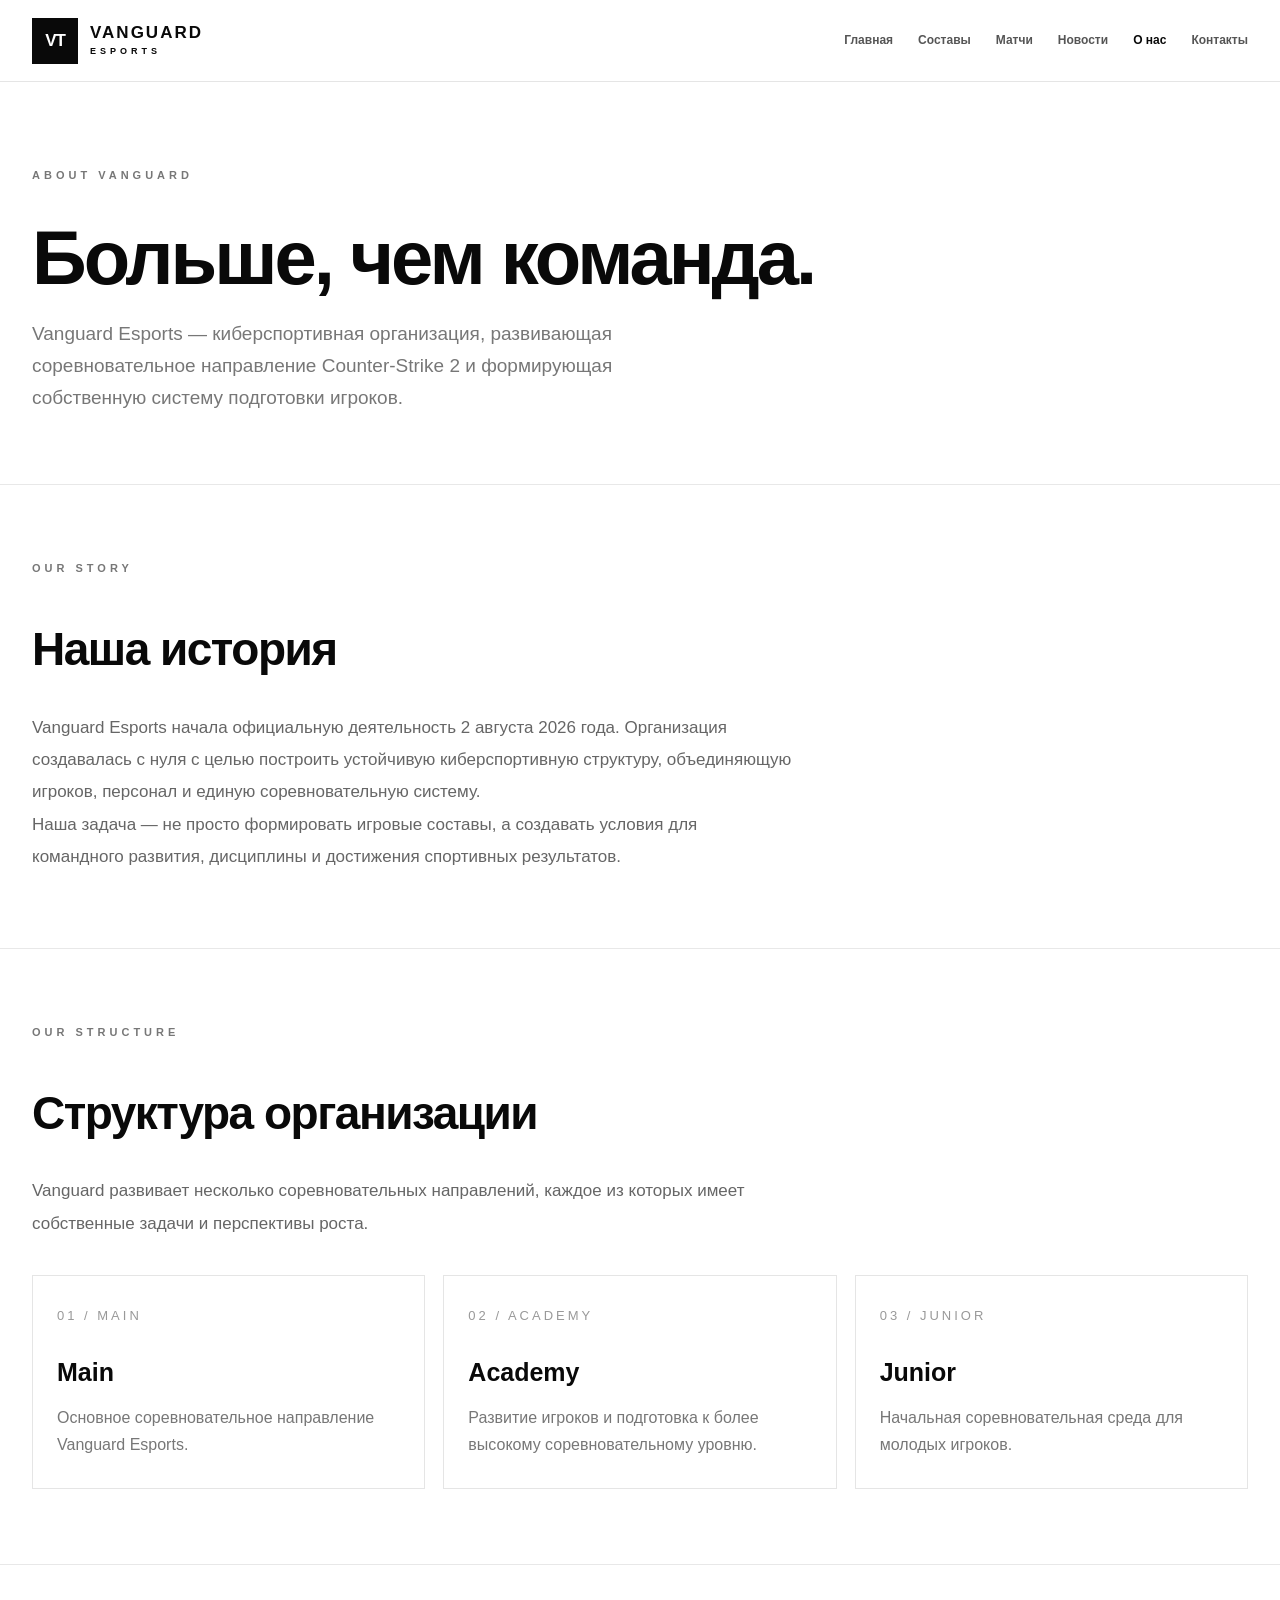
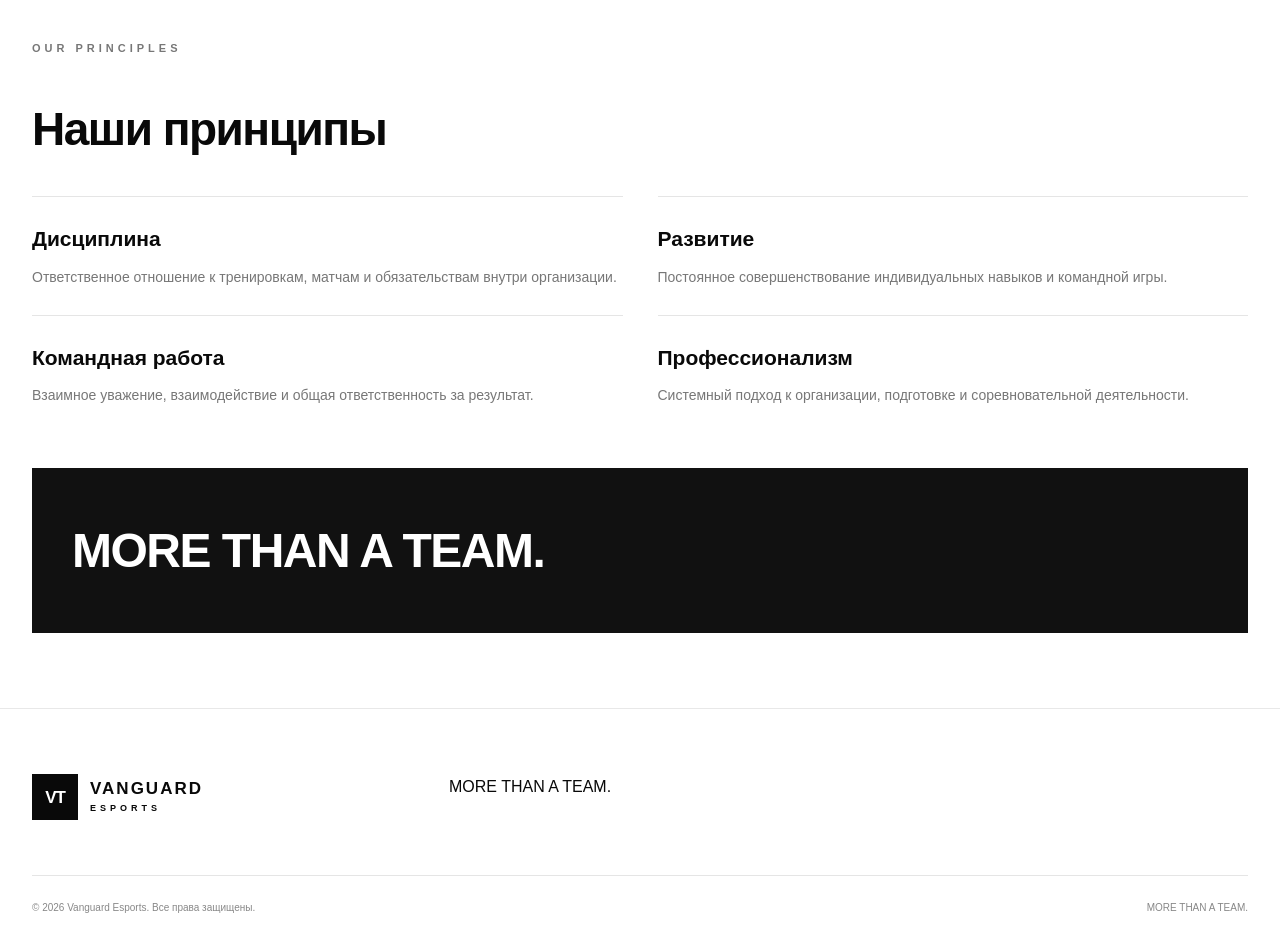
==== about.html @ 829fdf5f "about.html" ====
<!DOCTYPE html>
<html lang="ru">
<head>
  <meta charset="UTF-8">
  <meta name="viewport" content="width=device-width, initial-scale=1.0">
  <meta name="theme-color" content="#ffffff">
  <meta name="description" content="Официальная информация о Vanguard Esports — организации по Counter-Strike 2.">
  <title>О нас — Vanguard Esports</title>
  <link rel="stylesheet" href="style.css">

  <style>
    .about-hero {
      padding: 85px 0 70px;
      border-bottom: 1px solid #e8e8e8;
    }

    .about-hero h1 {
      font-size: clamp(42px, 8vw, 76px);
      line-height: 1;
      letter-spacing: -3px;
      margin: 22px 0;
    }

    .about-hero p {
      color: #777;
      font-size: 19px;
      line-height: 1.7;
      max-width: 650px;
    }

    .about-section {
      padding: 75px 0;
      border-bottom: 1px solid #e8e8e8;
    }

    .about-section h2 {
      font-size: clamp(30px, 5vw, 46px);
      letter-spacing: -1.5px;
      margin: 18px 0 25px;
    }

    .about-copy {
      max-width: 760px;
      color: #666;
      font-size: 17px;
      line-height: 1.9;
    }

    .about-grid {
      display: grid;
      grid-template-columns: repeat(3, minmax(0, 1fr));
      gap: 18px;
      margin-top: 35px;
    }

    .about-card {
      border: 1px solid #e5e5e5;
      padding: 30px 24px;
      min-width: 0;
    }

    .about-card-number {
      font-size: 13px;
      color: #999;
      letter-spacing: 3px;
    }

    .about-card h3 {
      font-size: 25px;
      margin: 25px 0 12px;
    }

    .about-card p {
      color: #777;
      line-height: 1.7;
      margin: 0;
    }

    .about-principles {
      display: grid;
      grid-template-columns: repeat(2, minmax(0, 1fr));
      gap: 0 35px;
      margin-top: 30px;
    }

    .principle {
      padding: 25px 0;
      border-top: 1px solid #e5e5e5;
    }

    .principle h3 {
      font-size: 21px;
      margin: 0 0 10px;
    }

    .principle p {
      color: #777;
      line-height: 1.7;
      margin: 0;
    }

    .about-statement {
      background: #111;
      color: #fff;
      padding: 55px 40px;
      margin-top: 35px;
    }

    .about-statement p {
      font-size: clamp(28px, 5vw, 48px);
      font-weight: 800;
      line-height: 1.15;
      letter-spacing: -1.5px;
      margin: 0;
    }

    @media (max-width: 700px) {
      .about-hero {
        padding: 65px 0 45px;
      }

      .about-hero h1 {
        letter-spacing: -2px;
      }

      .about-section {
        padding: 55px 0;
      }

      .about-grid {
        grid-template-columns: 1fr;
      }

      .about-principles {
        grid-template-columns: 1fr;
      }

      .about-statement {
        padding: 35px 25px;
      }
    }
  </style>
</head>

<body>

  <header class="header">
    <div class="container header-inner">
      <a href="index.html" class="logo">
        <span class="logo-mark">VT</span>
        <span class="logo-text">
          VANGUARD<small>ESPORTS</small>
        </span>
      </a>

      <button class="menu-toggle" id="menuToggle"
        aria-label="Открыть меню">
        <span></span><span></span><span></span>
      </button>

      <nav class="navigation" id="navigation">
        <a href="index.html">Главная</a>
        <a href="teams.html">Составы</a>
        <a href="matches.html">Матчи</a>
        <a href="news.html">Новости</a>
        <a href="about.html" class="active">О нас</a>
        <a href="contacts.html">Контакты</a>
      </nav>
    </div>
  </header>

  <main>

    <section class="about-hero">
      <div class="container">
        <div class="section-label">ABOUT VANGUARD</div>
        <h1>Больше, чем команда.</h1>
        <p>
          Vanguard Esports — киберспортивная организация,
          развивающая соревновательное направление Counter-Strike 2
          и формирующая собственную систему подготовки игроков.
        </p>
      </div>
    </section>

    <section class="about-section">
      <div class="container">
        <div class="section-label">OUR STORY</div>
        <h2>Наша история</h2>

        <div class="about-copy">
          <p>
            Vanguard Esports начала официальную деятельность
            2 августа 2026 года. Организация создавалась
            с нуля с целью построить устойчивую киберспортивную
            структуру, объединяющую игроков, персонал и
            единую соревновательную систему.
          </p>

          <p>
            Наша задача — не просто формировать игровые составы,
            а создавать условия для командного развития,
            дисциплины и достижения спортивных результатов.
          </p>
        </div>
      </div>
    </section>

    <section class="about-section">
      <div class="container">
        <div class="section-label">OUR STRUCTURE</div>
        <h2>Структура организации</h2>

        <div class="about-copy">
          Vanguard развивает несколько соревновательных
          направлений, каждое из которых имеет собственные
          задачи и перспективы роста.
        </div>

        <div class="about-grid">

          <article class="about-card">
            <div class="about-card-number">01 / MAIN</div>
            <h3>Main</h3>
            <p>
              Основное соревновательное направление
              Vanguard Esports.
            </p>
          </article>

          <article class="about-card">
            <div class="about-card-number">02 / ACADEMY</div>
            <h3>Academy</h3>
            <p>
              Развитие игроков и подготовка к более
              высокому соревновательному уровню.
            </p>
          </article>

          <article class="about-card">
            <div class="about-card-number">03 / JUNIOR</div>
            <h3>Junior</h3>
            <p>
              Начальная соревновательная среда
              для молодых игроков.
            </p>
          </article>

        </div>
      </div>
    </section>

    <section class="about-section">
      <div class="container">
        <div class="section-label">OUR PRINCIPLES</div>
        <h2>Наши принципы</h2>

        <div class="about-principles">

          <article class="principle">
            <h3>Дисциплина</h3>
            <p>
              Ответственное отношение к тренировкам,
              матчам и обязательствам внутри организации.
            </p>
          </article>

          <article class="principle">
            <h3>Развитие</h3>
            <p>
              Постоянное совершенствование индивидуальных
              навыков и командной игры.
            </p>
          </article>

          <article class="principle">
            <h3>Командная работа</h3>
            <p>
              Взаимное уважение, взаимодействие
              и общая ответственность за результат.
            </p>
          </article>

          <article class="principle">
            <h3>Профессионализм</h3>
            <p>
              Системный подход к организации,
              подготовке и соревновательной деятельности.
            </p>
          </article>

        </div>

        <div class="about-statement">
          <p>MORE THAN A TEAM.</p>
        </div>
      </div>
    </section>

  </main>

  <footer class="footer">
    <div class="container">
      <div class="footer-main">
        <a href="index.html" class="logo">
          <span class="logo-mark">VT</span>
          <span class="logo-text">
            VANGUARD<small>ESPORTS</small>
          </span>
        </a>
        <div class="footer-description">
          MORE THAN A TEAM.
        </div>
      </div>

      <div class="footer-bottom">
        <span>© 2026 Vanguard Esports. Все права защищены.</span>
        <span>MORE THAN A TEAM.</span>
      </div>
    </div>
  </footer>

  <script>
    const menuToggle = document.getElementById('menuToggle');
    const navigation = document.getElementById('navigation');

    menuToggle.addEventListener('click', () => {
      navigation.classList.toggle('open');
      menuToggle.classList.toggle('active');
    });

    navigation.querySelectorAll('a').forEach(link => {
      link.addEventListener('click', () => {
        navigation.classList.remove('open');
        menuToggle.classList.remove('active');
      });
    });
  </script>

</body>
</html>
---- style.css ----
/* =====================================
   VANGUARD ESPORTS — MAIN STYLESHEET
   ===================================== */

:root {
  --white: #ffffff;
  --black: #090909;
  --dark: #171717;
  --gray: #777777;
  --light-gray: #eeeeee;
  --border: #e5e5e5;
  --accent: #bcbcbc;
  --container: 1240px;
}

* {
  margin: 0;
  padding: 0;
  box-sizing: border-box;
}

html {
  scroll-behavior: smooth;
  scroll-padding-top: 90px;
}

body {
  background: var(--white);
  color: var(--black);
  font-family: Arial, Helvetica, sans-serif;
  line-height: 1.6;
  overflow-x: hidden;
}

a {
  color: inherit;
  text-decoration: none;
}

button {
  font: inherit;
}

.container {
  width: min(var(--container), calc(100% - 64px));
  margin: 0 auto;
}

/* HEADER */

.header {
  width: 100%;
  height: 82px;
  background: rgba(255,255,255,.96);
  border-bottom: 1px solid var(--border);
  position: sticky;
  top: 0;
  z-index: 1000;
}

.header-inner {
  height: 100%;
  display: flex;
  align-items: center;
  justify-content: space-between;
  gap: 30px;
}

.logo {
  display: inline-flex;
  align-items: center;
  gap: 12px;
  flex-shrink: 0;
}

.logo-mark {
  width: 46px;
  height: 46px;
  display: grid;
  place-items: center;
  background: var(--black);
  color: var(--white);
  font-size: 17px;
  font-weight: 900;
  letter-spacing: -1px;
}

.logo-text {
  font-size: 17px;
  font-weight: 900;
  letter-spacing: 2px;
  line-height: 1.1;
}

.logo-text small {
  display: block;
  margin-top: 5px;
  font-size: 9px;
  letter-spacing: 4px;
}

.navigation {
  display: flex;
  align-items: center;
  gap: 25px;
}

.navigation a {
  color: #555;
  font-size: 12px;
  font-weight: 700;
  transition: color .2s;
}

.navigation a:hover,
.navigation a.active {
  color: var(--black);
}

.menu-toggle {
  display: none;
  width: 46px;
  height: 46px;
  border: 1px solid var(--border);
  background: var(--white);
  cursor: pointer;
  padding: 12px;
}

.menu-toggle span {
  display: block;
  width: 100%;
  height: 2px;
  background: var(--black);
  margin: 5px 0;
  transition: .2s;
}

/* HERO */

.hero {
  min-height: 690px;
  display: flex;
  align-items: center;
  position: relative;
  overflow: hidden;
  background:
    radial-gradient(circle at 80% 40%, #f0f0f0 0, transparent 35%),
    var(--white);
  border-bottom: 1px solid var(--border);
}

.hero-content {
  padding-top: 90px;
  padding-bottom: 90px;
  position: relative;
  z-index: 1;
}

.eyebrow,
.section-label {
  color: var(--gray);
  font-size: 11px;
  font-weight: 800;
  letter-spacing: 4px;
  text-transform: uppercase;
}

.eyebrow {
  margin-bottom: 30px;
}

.hero h1 {
  font-size: clamp(65px, 10vw, 132px);
  line-height: .88;
  letter-spacing: -8px;
  font-weight: 900;
}

.hero h1 span {
  color: #bdbdbd;
}

.hero-description {
  max-width: 620px;
  margin-top: 35px;
  color: #666;
  font-size: 19px;
  line-height: 1.8;
}

.hero-actions {
  display: flex;
  flex-wrap: wrap;
  gap: 14px;
  margin-top: 38px;
}

.button {
  min-height: 54px;
  padding: 0 25px;
  display: inline-flex;
  justify-content: center;
  align-items: center;
  gap: 20px;
  font-size: 13px;
  font-weight: 800;
  border: 1px solid var(--black);
  transition: .2s;
}

.button-dark {
  background: var(--black);
  color: var(--white);
}

.button-dark:hover {
  background: #333;
}

.button-light {
  background: transparent;
  color: var(--black);
}

.button-light:hover {
  background: var(--black);
  color: var(--white);
}

.hero-index {
  margin-top: 85px;
  color: #999;
  font-size: 10px;
  font-weight: 700;
  letter-spacing: 3px;
}

/* STATS */

.stats {
  border-bottom: 1px solid var(--border);
}

.stats-grid {
  display: grid;
  grid-template-columns: repeat(3, 1fr);
}

.stat {
  padding: 36px 25px;
  border-right: 1px solid var(--border);
}

.stat:first-child {
  border-left: 1px solid var(--border);
}

.stat strong {
  display: block;
  font-size: 42px;
  line-height: 1.2;
  font-weight: 900;
}

.stat span {
  display: block;
  margin-top: 8px;
  color: var(--gray);
  font-size: 10px;
  font-weight: 800;
  letter-spacing: 2px;
}

/* GENERAL SECTIONS */

.section {
  padding: 115px 0;
  border-bottom: 1px solid var(--border);
}

.section-label {
  margin-bottom: 35px;
}

.section-heading {
  display: grid;
  grid-template-columns: 1fr 1fr;
  gap: 50px;
  align-items: end;
}

.section-heading h2,
.section-title-row h2 {
  font-size: clamp(38px, 6vw, 68px);
  line-height: 1;
  letter-spacing: -3px;
  font-weight: 900;
}

.section-heading p {
  max-width: 520px;
  color: #777;
  font-size: 18px;
  line-height: 1.8;
}

.principles {
  display: grid;
  grid-template-columns: repeat(3, 1fr);
  gap: 35px;
  margin-top: 90px;
}

.principle {
  padding-top: 25px;
  border-top: 1px solid var(--black);
}

.principle > span {
  color: #999;
  font-size: 13px;
}

.principle h3 {
  margin: 18px 0 10px;
  font-size: 24px;
  font-weight: 800;
}

.principle p {
  color: #777;
  font-size: 14px;
  line-height: 1.8;
}

/* TEAMS */

.teams-section {
  background: #f7f7f7;
}

.section-title-row {
  display: flex;
  justify-content: space-between;
  align-items: end;
  gap: 20px;
  margin-bottom: 45px;
}

.text-link {
  color: #555;
  font-size: 13px;
  font-weight: 700;
}

.text-link:hover {
  color: var(--black);
}

.teams-grid {
  display: grid;
  grid-template-columns: repeat(3, 1fr);
  gap: 18px;
}

.team-card {
  min-height: 340px;
  padding: 30px;
  display: flex;
  flex-direction: column;
  justify-content: space-between;
  position: relative;
  border: 1px solid var(--border);
  background: var(--white);
  transition: .25s;
}

.team-card:hover {
  transform: translateY(-5px);
  border-color: var(--black);
}

.team-number {
  color: #999;
  font-size: 13px;
}

.team-category {
  display: inline-block;
  margin-bottom: 20px;
  color: #777;
  font-size: 9px;
  font-weight: 800;
  letter-spacing: 2px;
}

.team-card h3 {
  font-size: clamp(20px, 2vw, 27px);
  line-height: 1.2;
  font-weight: 900;
}

.team-card p {
  max-width: 270px;
  margin-top: 15px;
  color: #777;
  font-size: 13px;
  line-height: 1.7;
}

.card-arrow {
  position: absolute;
  right: 28px;
  bottom: 28px;
  font-size: 22px;
}

/* ACHIEVEMENTS */

.achievement-content {
  min-height: 390px;
  padding: 55px;
  display: grid;
  grid-template-columns: 1fr 1fr;
  align-items: center;
  gap: 35px;
  background: var(--black);
  color: var(--white);
}

.achievement-tag {
  color: #aaa;
  font-size: 10px;
  font-weight: 800;
  letter-spacing: 3px;
}

.achievement-content h2 {
  margin: 20px 0;
  font-size: clamp(42px, 6vw, 72px);
  line-height: .95;
  letter-spacing: -3px;
}

.achievement-content p {
  max-width: 370px;
  margin-bottom: 25px;
  color: #aaa;
  font-size: 15px;
}

.achievement-content .button {
  border-color: var(--white);
}

.achievement-content .button-dark {
  background: var(--white);
  color: var(--black);
}

.achievement-content .button-dark:hover {
  background: #ddd;
}

.achievement-mark {
  min-height: 250px;
  display: flex;
  flex-direction: column;
  justify-content: center;
  align-items: center;
  border: 1px solid #444;
  text-align: center;
}

.achievement-mark span {
  font-size: 90px;
  font-weight: 900;
  line-height: 1;
}

.achievement-mark strong {
  margin-top: 15px;
  font-size: 25px;
  letter-spacing: 5px;
}

.achievement-mark small {
  margin-top: 10px;
  color: #aaa;
  letter-spacing: 3px;
}

/* NEWS */

.empty-state {
  min-height: 250px;
  padding: 50px 25px;
  display: flex;
  flex-direction: column;
  justify-content: center;
  align-items: center;
  border: 1px solid var(--border);
  text-align: center;
}

.empty-state span {
  color: #999;
  font-size: 10px;
  font-weight: 800;
  letter-spacing: 3px;
}

.empty-state h3 {
  margin: 18px 0 8px;
  font-size: 27px;
}

.empty-state p {
  max-width: 450px;
  color: #777;
  font-size: 14px;
}

/* CONTACT BANNER */

.contact-banner {
  padding: 90px 0;
  background: #f2f2f2;
}

.contact-inner {
  display: flex;
  justify-content: space-between;
  align-items: center;
  gap: 35px;
}

.contact-inner h2 {
  font-size: clamp(42px, 6vw, 70px);
  line-height: 1;
  letter-spacing: -3px;
}

.contact-inner p {
  max-width: 430px;
  margin-top: 18px;
  color: #777;
}

/* FOOTER */

.footer {
  background: var(--white);
}

.footer-main {
  padding-top: 65px;
  padding-bottom: 55px;
  display: grid;
  grid-template-columns: 1fr 1fr 1fr;
  gap: 35px;
  align-items: start;
}

.footer-main > p {
  max-width: 260px;
  color: #777;
  font-size: 13px;
}

.footer-nav {
  display: flex;
  flex-wrap: wrap;
  gap: 15px 20px;
}

.footer-nav a {
  color: #666;
  font-size: 12px;
}

.footer-nav a:hover {
  color: var(--black);
}

.footer-bottom {
  min-height: 65px;
  display: flex;
  justify-content: space-between;
  align-items: center;
  gap: 15px;
  border-top: 1px solid var(--border);
  color: #888;
  font-size: 10px;
}

/* RESPONSIVE */

@media (max-width: 1000px) {
  .navigation {
    gap: 13px;
  }

  .navigation a {
    font-size: 11px;
  }

  .teams-grid {
    grid-template-columns: 1fr 1fr;
  }

  .team-card:last-child {
    grid-column: 1 / -1;
  }
}

@media (max-width: 760px) {
  .container {
    width: calc(100% - 36px);
  }

  .header {
    height: 72px;
  }

  .header-inner {
    gap: 12px;
  }

  .logo-mark {
    width: 42px;
    height: 42px;
  }

  .logo-text {
    font-size: 14px;
  }

  .menu-toggle {
    display: block;
    flex-shrink: 0;
  }

  .navigation {
    display: none;
    position: absolute;
    top: 72px;
    left: 0;
    right: 0;
    padding: 20px 24px 25px;
    flex-direction: column;
    align-items: stretch;
    gap: 0;
    background: var(--white);
    border-bottom: 1px solid var(--border);
    box-shadow: 0 12px 20px rgba(0,0,0,.06);
  }

  .navigation.open {
    display: flex;
  }

  .navigation a {
    padding: 13px 0;
    border-bottom: 1px solid var(--border);
    font-size: 14px;
  }

  .hero {
    min-height: auto;
  }

  .hero-content {
    padding-top: 95px;
    padding-bottom: 65px;
  }

  .eyebrow,
  .section-label {
    font-size: 9px;
    letter-spacing: 3px;
  }

  .hero h1 {
    font-size: clamp(55px, 14vw, 90px);
    letter-spacing: -4px;
  }

  .hero-description {
    margin-top: 27px;
    font-size: 15px;
    line-height: 1.8;
  }

  .hero-actions {
    flex-direction: column;
  }

  .hero-actions .button {
    width: 100%;
  }

  .hero-index {
    margin-top: 55px;
  }

  .stats-grid {
    grid-template-columns: repeat(3, 1fr);
  }

  .stat {
    padding: 24px 10px;
  }

  .stat strong {
    font-size: 28px;
  }

  .stat span {
    font-size: 8px;
    letter-spacing: 1px;
  }

  .section {
    padding: 75px 0;
  }

  .section-heading {
    grid-template-columns: 1fr;
    gap: 22px;
  }

  .section-heading h2,
  .section-title-row h2 {
    font-size: 43px;
    letter-spacing: -2px;
  }

  .section-heading p {
    font-size: 15px;
  }

  .principles {
    grid-template-columns: 1fr;
    gap: 28px;
    margin-top: 55px;
  }

  .principle h3 {
    font-size: 21px;
  }

  .section-title-row {
    align-items: start;
    flex-direction: column;
    margin-bottom: 30px;
  }

  .teams-grid {
    grid-template-columns: 1fr;
  }

  .team-card,
  .team-card:last-child {
    min-height: 280px;
    grid-column: auto;
    padding: 25px;
  }

  .team-card h3 {
    font-size: 25px;
  }

  .achievement-content {
    padding: 30px 22px;
    grid-template-columns: 1fr;
  }

  .achievement-content h2 {
    font-size: 55px;
  }

  .achievement-mark {
    min-height: 210px;
  }

  .achievement-mark span {
    font-size: 70px;
  }

  .achievement-mark strong {
    font-size: 19px;
  }

  .contact-banner {
    padding: 70px 0;
  }

  .contact-inner {
    align-items: stretch;
    flex-direction: column;
  }

  .contact-inner h2 {
    font-size: 52px;
  }

  .contact-inner .button {
    width: 100%;
  }

  .footer-main {
    grid-template-columns: 1fr;
    gap: 25px;
    padding-top: 45px;
    padding-bottom: 40px;
  }

  .footer-bottom {
    padding: 18px 0;
    align-items: flex-start;
    flex-direction: column;
  }
}

@media (max-width: 380px) {
  .container {
    width: calc(100% - 28px);
  }

  .hero h1 {
    font-size: 51px;
  }

  .stat strong {
    font-size: 24px;
  }

  .section-heading h2,
  .section-title-row h2 {
    font-size: 37px;
  }
}

/* =====================================
   ROSTERS PAGE
   ===================================== */

.page-intro {
    padding: 100px 0 80px;
    border-bottom: 1px solid var(--border);
}

.page-title {
    max-width: 900px;
    font-size: clamp(42px, 7vw, 76px);
    line-height: 1.05;
    font-weight: 900;
    letter-spacing: -3px;
    text-transform: uppercase;
}

.page-description {
    max-width: 650px;
    margin-top: 24px;
    color: var(--text-soft);
    font-size: 18px;
    line-height: 1.7;
}

.roster-section {
    padding: 85px 0;
    border-bottom: 1px solid var(--border);
}

.roster-section:nth-of-type(odd) {
    background: var(--bg-soft);
}

.roster-heading {
    margin-bottom: 38px;
}

.roster-number {
    display: block;
    margin-bottom: 12px;
    color: var(--text-light);
    font-size: 14px;
    font-weight: 700;
    letter-spacing: 3px;
}

.roster-heading .section-label {
    display: inline-block;
    margin-bottom: 18px;
    color: var(--text-soft);
    font-size: 11px;
    font-weight: 800;
    letter-spacing: 3px;
    text-transform: uppercase;
}

.roster-heading h2 {
    font-size: clamp(32px, 5vw, 54px);
    line-height: 1.1;
    font-weight: 900;
    letter-spacing: -1.5px;
    text-transform: uppercase;
}

.roster-heading p {
    max-width: 600px;
    margin-top: 16px;
    color: var(--text-soft);
    font-size: 16px;
}

.roster-list {
    display: grid;
    grid-template-columns: repeat(2, minmax(0, 1fr));
    gap: 12px;
}

.roster-player {
    min-height: 82px;
    padding: 22px 26px;
    display: flex;
    align-items: center;
    justify-content: space-between;
    gap: 16px;
    background: var(--white);
    border: 1px solid var(--border);
    transition: var(--transition);
}

.roster-player:hover {
    border-color: var(--black);
    transform: translateY(-2px);
}

.roster-player span {
    color: var(--text-light);
    font-size: 13px;
    font-weight: 700;
}

.roster-player strong {
    font-size: 19px;
    font-weight: 800;
    letter-spacing: 0.3px;
}

@media (max-width: 760px) {
    .page-intro {
        padding: 70px 0 55px;
    }

    .page-title {
        font-size: clamp(36px, 11vw, 54px);
        letter-spacing: -1.5px;
        overflow-wrap: anywhere;
    }

    .page-description {
        font-size: 16px;
    }

    .roster-section {
        padding: 60px 0;
    }

    .roster-heading h2 {
        font-size: 34px;
        letter-spacing: -1px;
    }

    .roster-list {
        grid-template-columns: 1fr;
        gap: 10px;
    }

    .roster-player {
        min-height: 70px;
        padding: 18px;
    }

    .roster-player strong {
        font-size: 17px;
    }
}
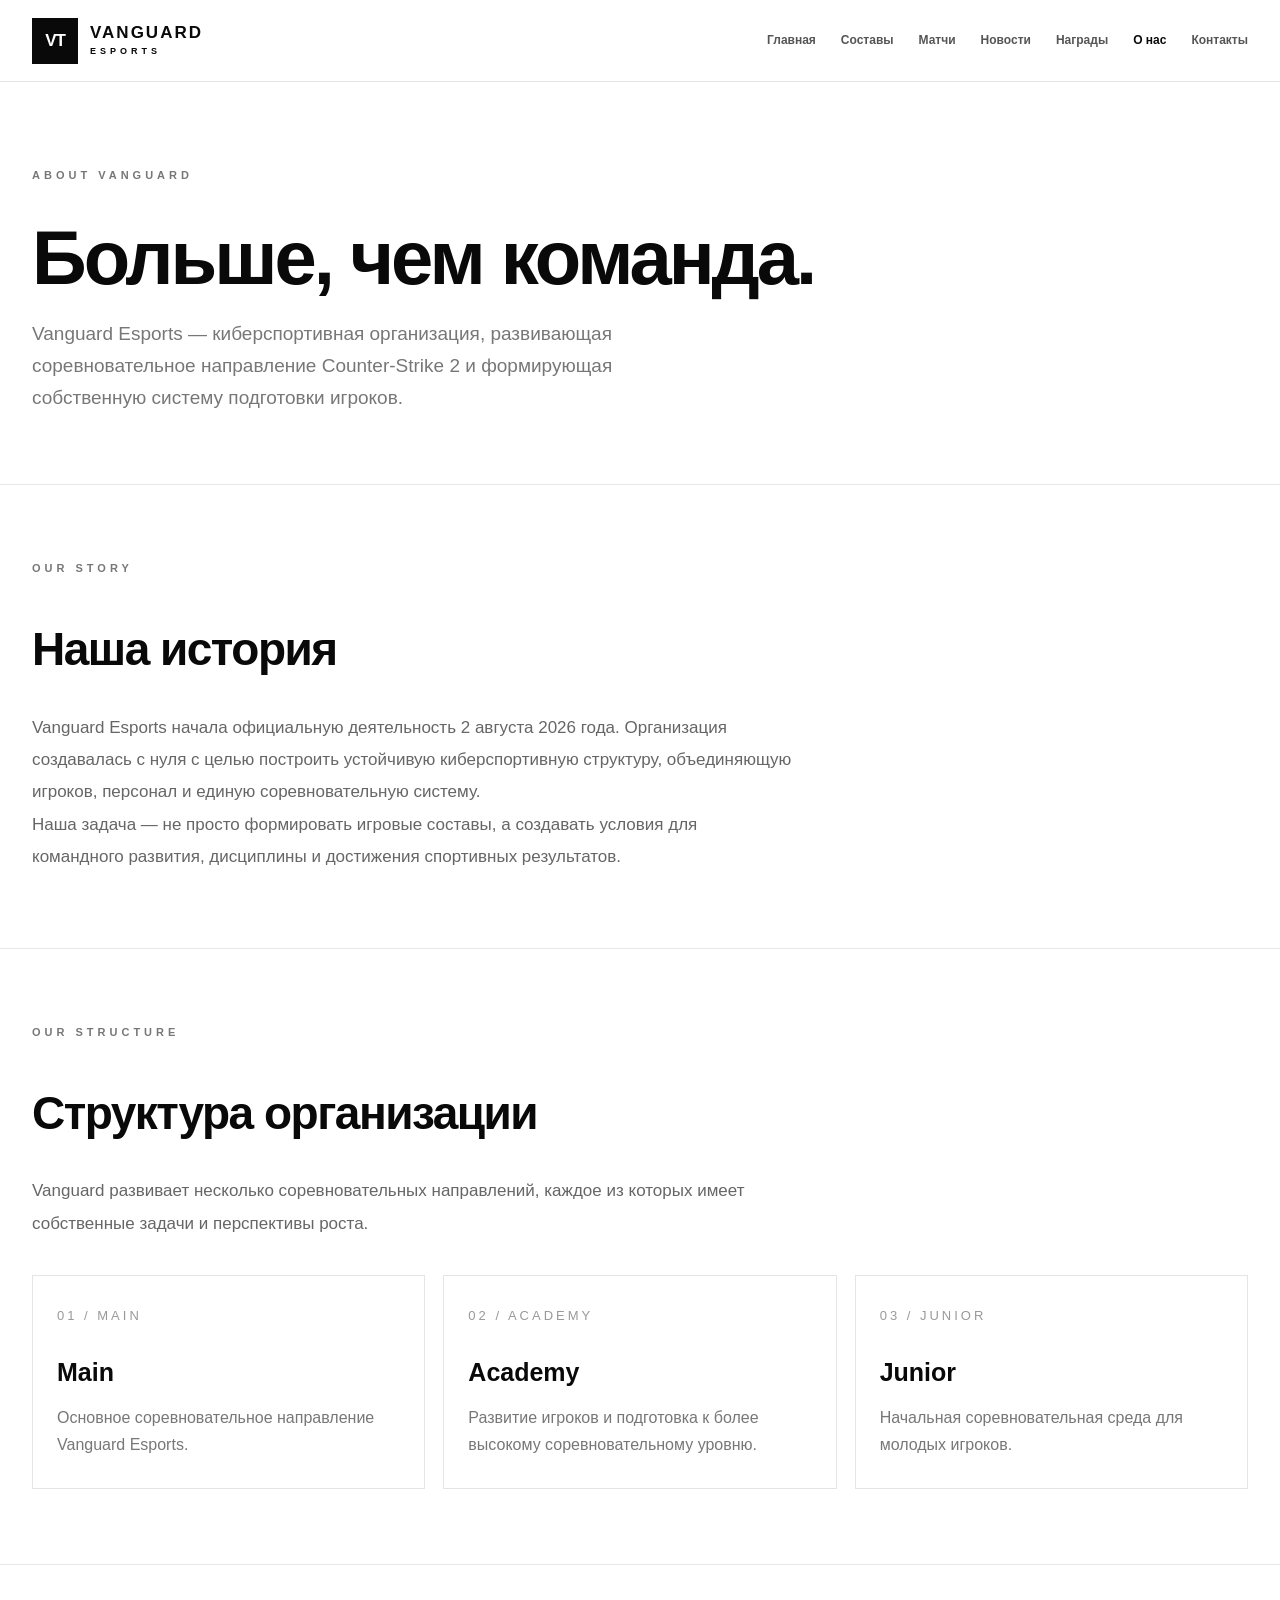
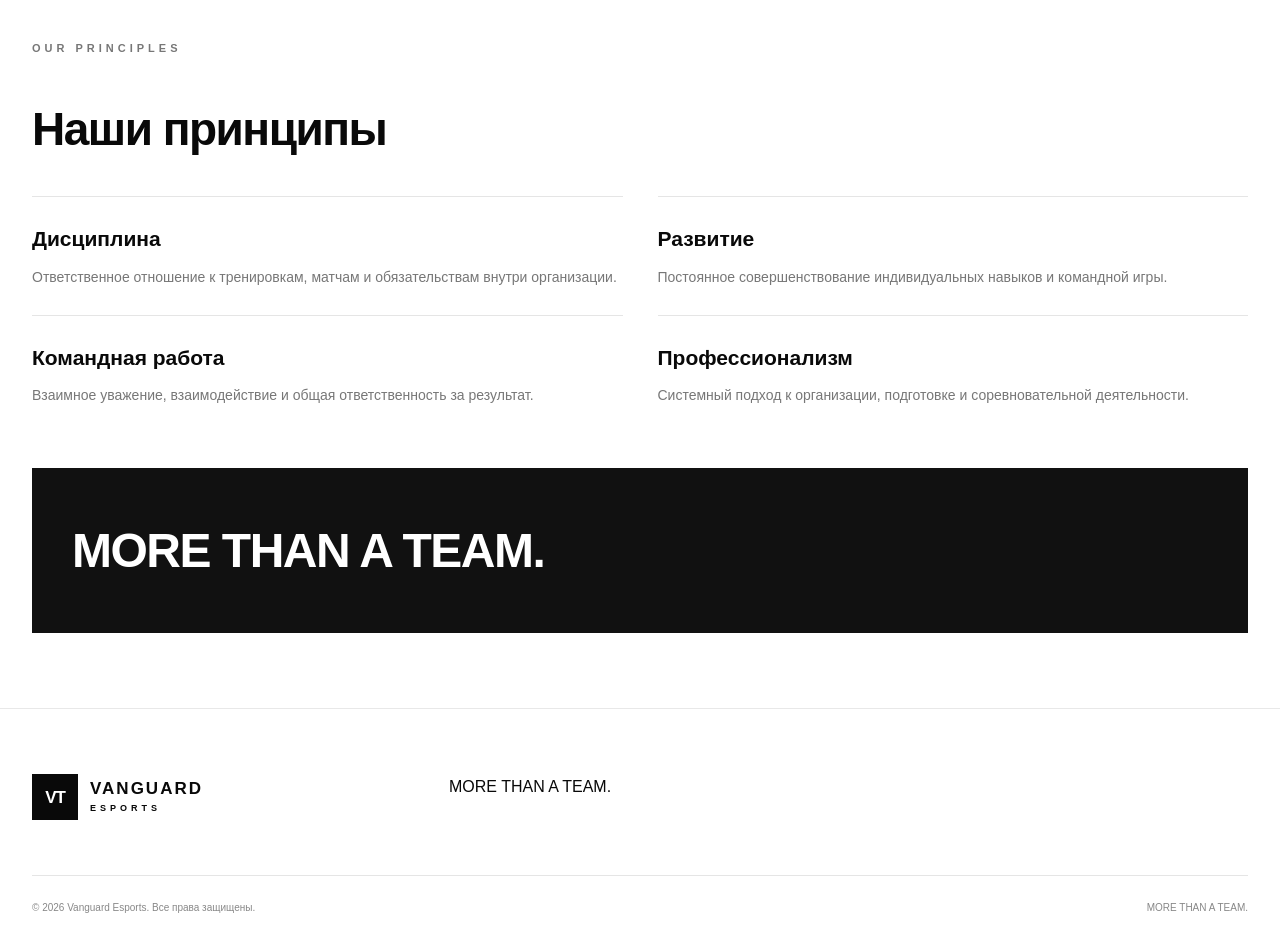
==== commit 60c33b8f: "Initial Vanguard Esports website" ====
--- a/about.html
+++ b/about.html
@@ -160,13 +160,14 @@
       </button>
 
       <nav class="navigation" id="navigation">
-        <a href="index.html">Главная</a>
-        <a href="teams.html">Составы</a>
-        <a href="matches.html">Матчи</a>
-        <a href="news.html">Новости</a>
-        <a href="about.html" class="active">О нас</a>
-        <a href="contacts.html">Контакты</a>
-      </nav>
+      <a href="index.html">Главная</a>
+      <a href="teams.html">Составы</a>
+      <a href="matches.html">Матчи</a>
+      <a href="news.html">Новости</a>
+      <a href="awards.html">Награды</a>
+      <a href="about.html" class="active" aria-current="page">О нас</a>
+      <a href="contacts.html">Контакты</a>
+    </nav>
     </div>
   </header>
 
--- a/style.css
+++ b/style.css
@@ -12,6 +12,11 @@
   --border: #e5e5e5;
   --accent: #bcbcbc;
   --container: 1240px;
+
+  --text-soft: #777777;
+  --text-light: #999999;
+  --bg-soft: #f7f7f7;
+  --transition: all .25s ease;
 }
 
 * {
@@ -52,7 +57,7 @@
 .header {
   width: 100%;
   height: 82px;
-  background: rgba(255,255,255,.96);
+   background: #ffffff;
   border-bottom: 1px solid var(--border);
   position: sticky;
   top: 0;
